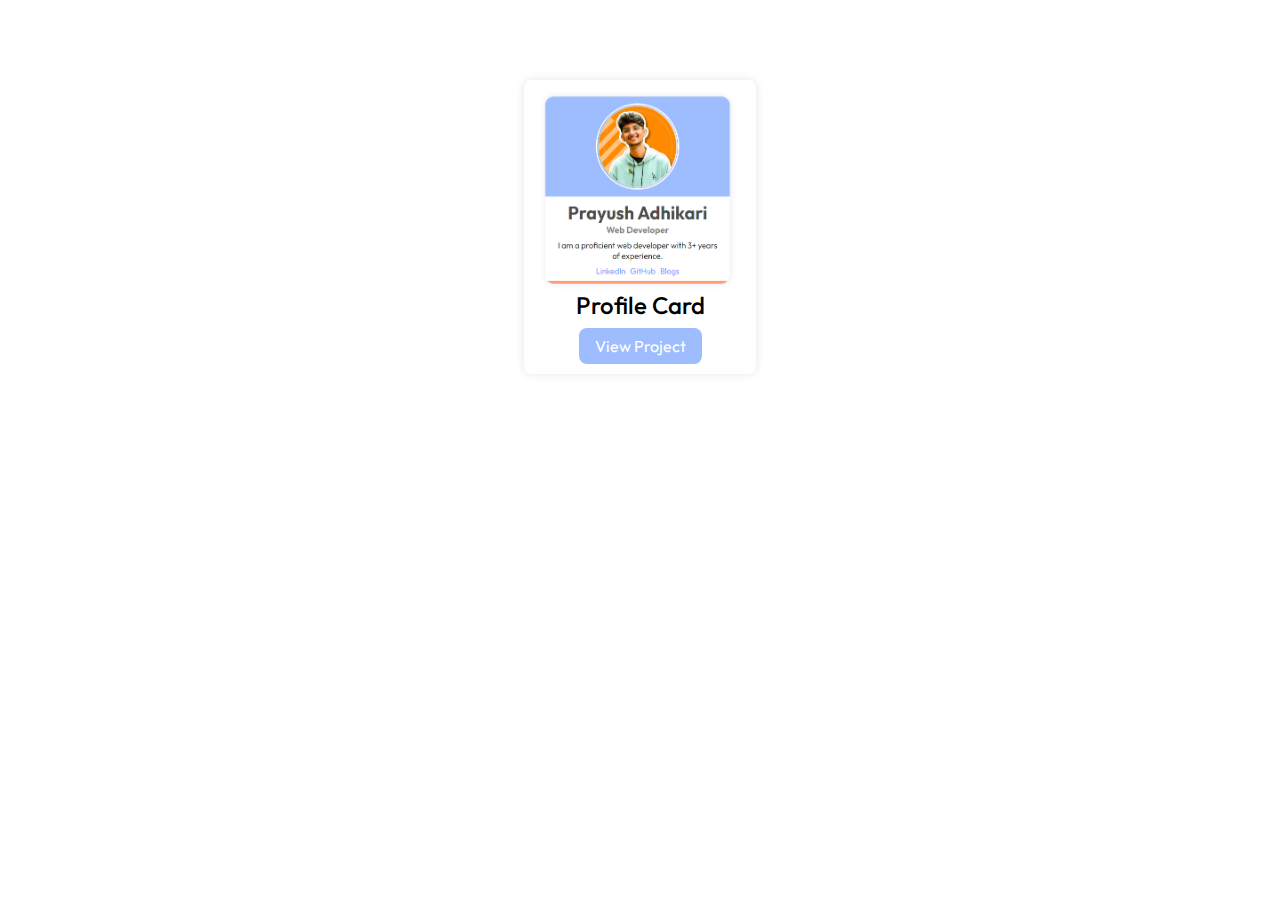
==== index.html @ f2de3e43 "added card" ====
<!DOCTYPE html>
<html lang="en">

<head>
    <meta charset="UTF-8">
    <meta name="viewport" content="width=device-width, initial-scale=1.0">
    <title>CSS-Projects</title>
    <link rel="stylesheet" href="style.css">
</head>

<body>
    <div class="projects">
        <div class="project">
            <div class="image-container">
                <img src="projects/Card/image.png" alt="">
            </div>
            <h1>Profile Card</h1>
            <a href="projects/Card/card.html">View Project</a>
        </div>
    </div>
</body>

</html>
---- style.css ----
@import url("https://fonts.googleapis.com/css2?family=Outfit:wght@100..900&display=swap");

* {
  margin: 0;
  padding: 0;
  box-sizing: border-box;
  font-family: "Outfit", sans-serif;
}

body,
html {
  height: 100%;
  width: 100%;
}

body {
  padding: 80px;
}

.projects {
  display: flex;
  flex-wrap: wrap;
  flex-direction: column;
  align-items: center;
  width: 100%;
}

.project {
  display: flex;
  flex-direction: column;
  align-items: center;
  width: 100%;
  padding: 10px 16px;
  border-radius: 8px;
  width: fit-content;
  box-shadow: 0 0 10px rgba(0, 0, 0, 0.1);
}

.image-container {
  width: 100%;
  height: 100%;
  display: flex;
  justify-content: center;
  align-items: center;
}

img {
  width: 200px;
  height: 200px;
}

h1 {
  font-size: 1.5rem;
  margin-bottom: 8px;
  font-weight: 500;
}

a {
  text-decoration: none;
  background-color: #9dbdff;
  color: white;
  padding: 8px 16px;
  border-radius: 8px;
  transition: 0.3s all ease-in-out;
}

a:hover {
  background-color: #7aa6ff;
}
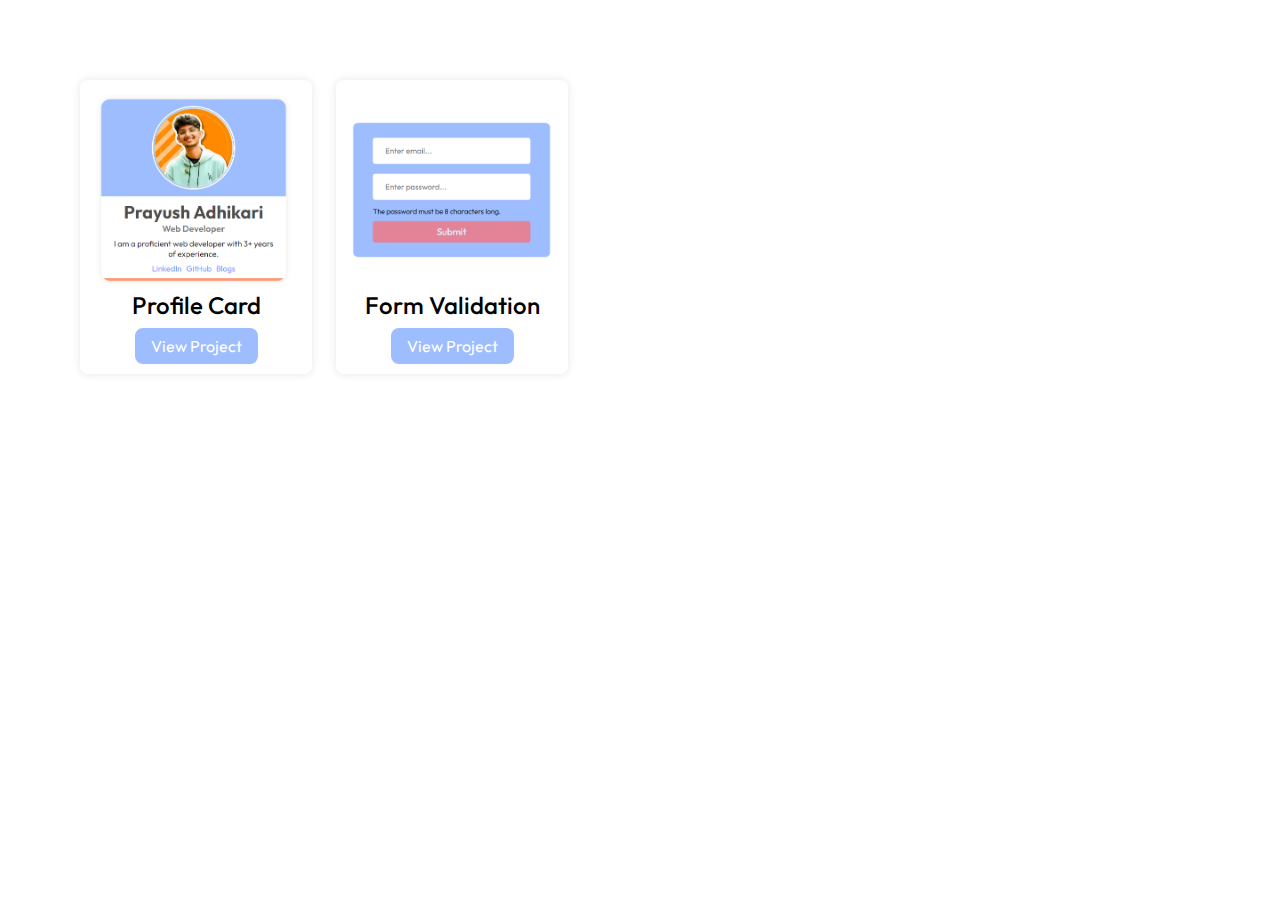
==== commit ccf53b4d: "form-validation" ====
--- a/index.html
+++ b/index.html
@@ -17,6 +17,13 @@
             <h1>Profile Card</h1>
             <a href="projects/Card/card.html">View Project</a>
         </div>
+        <div class="project">
+            <div class="image-container">
+                <img src="projects/Form Validation/image.png" alt="">
+            </div>
+            <h1>Form Validation</h1>
+            <a href="projects/Form Validation/form-validation.html">View Project</a>
+        </div>
     </div>
 </body>
 
--- a/style.css
+++ b/style.css
@@ -20,8 +20,8 @@
 .projects {
   display: flex;
   flex-wrap: wrap;
-  flex-direction: column;
   align-items: center;
+  gap: 24px;
   width: 100%;
 }
 
@@ -47,6 +47,7 @@
 img {
   width: 200px;
   height: 200px;
+  object-fit: contain;
 }
 
 h1 {
